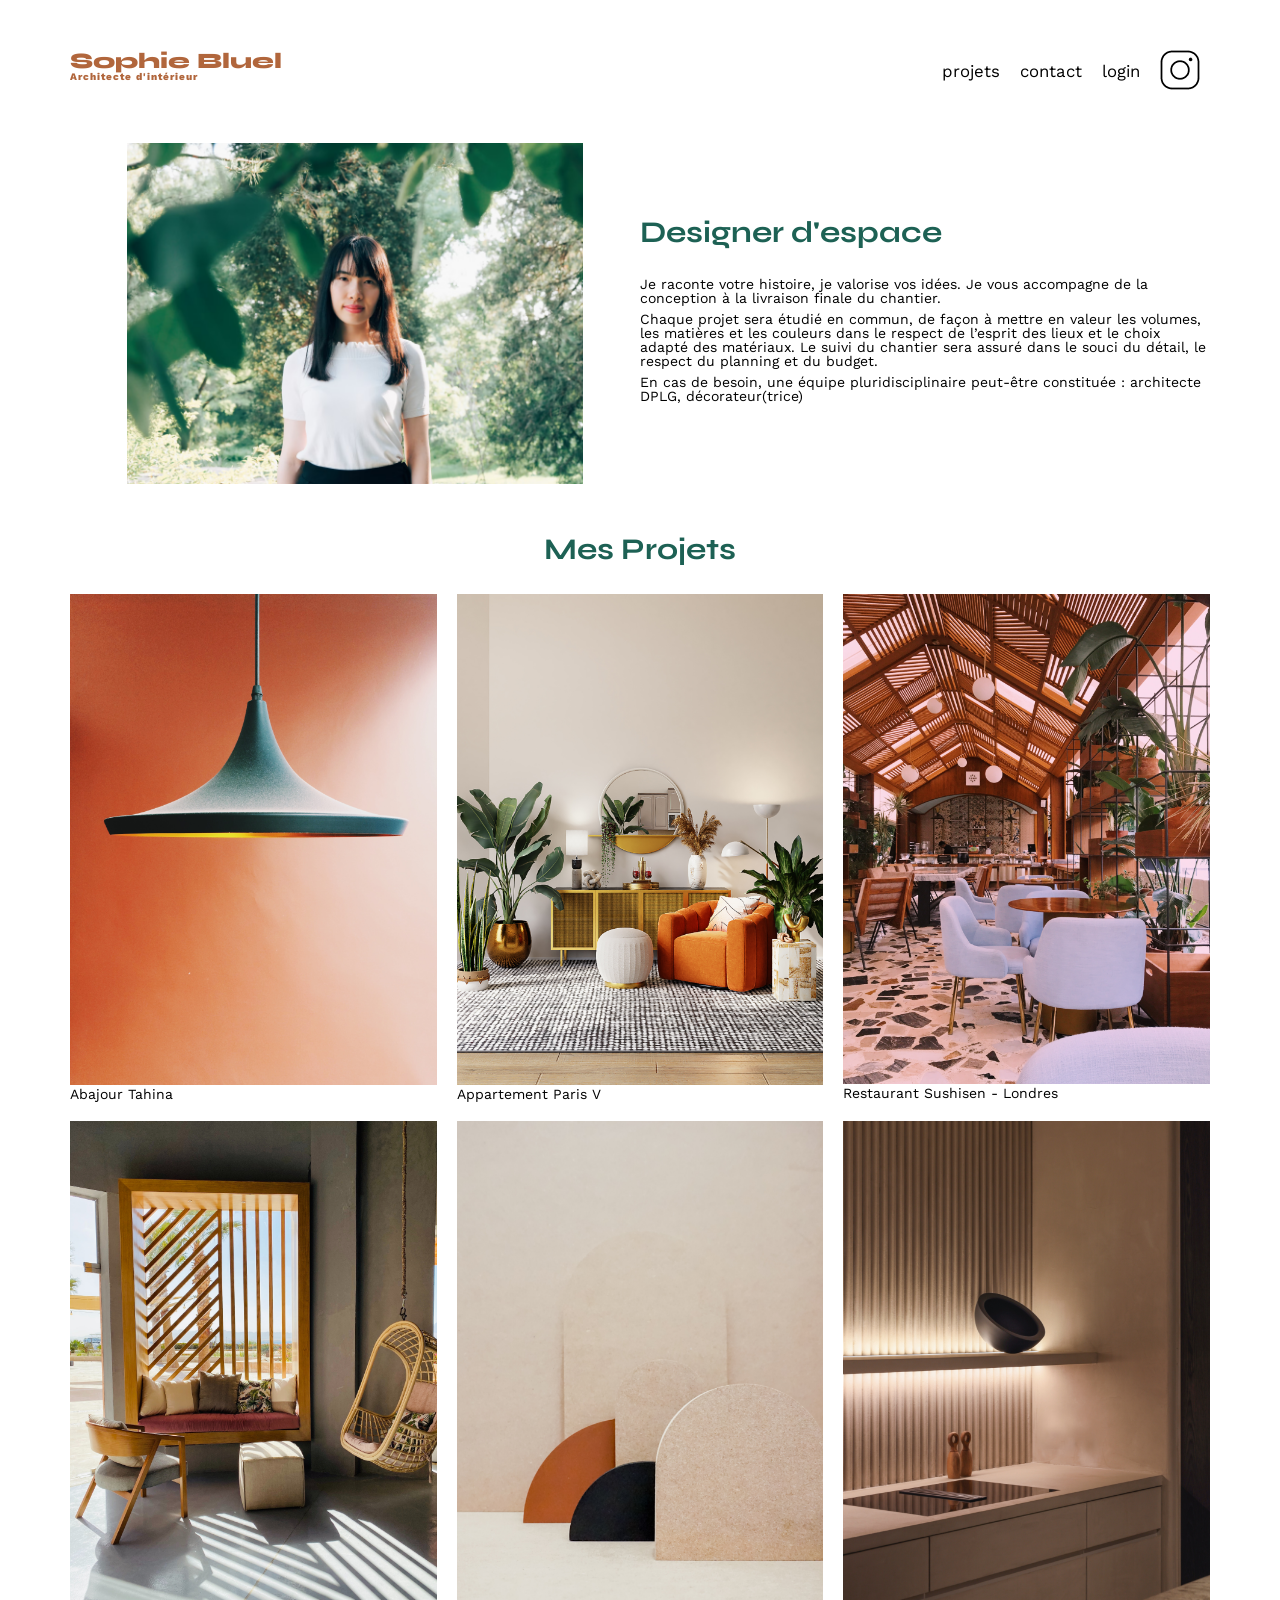
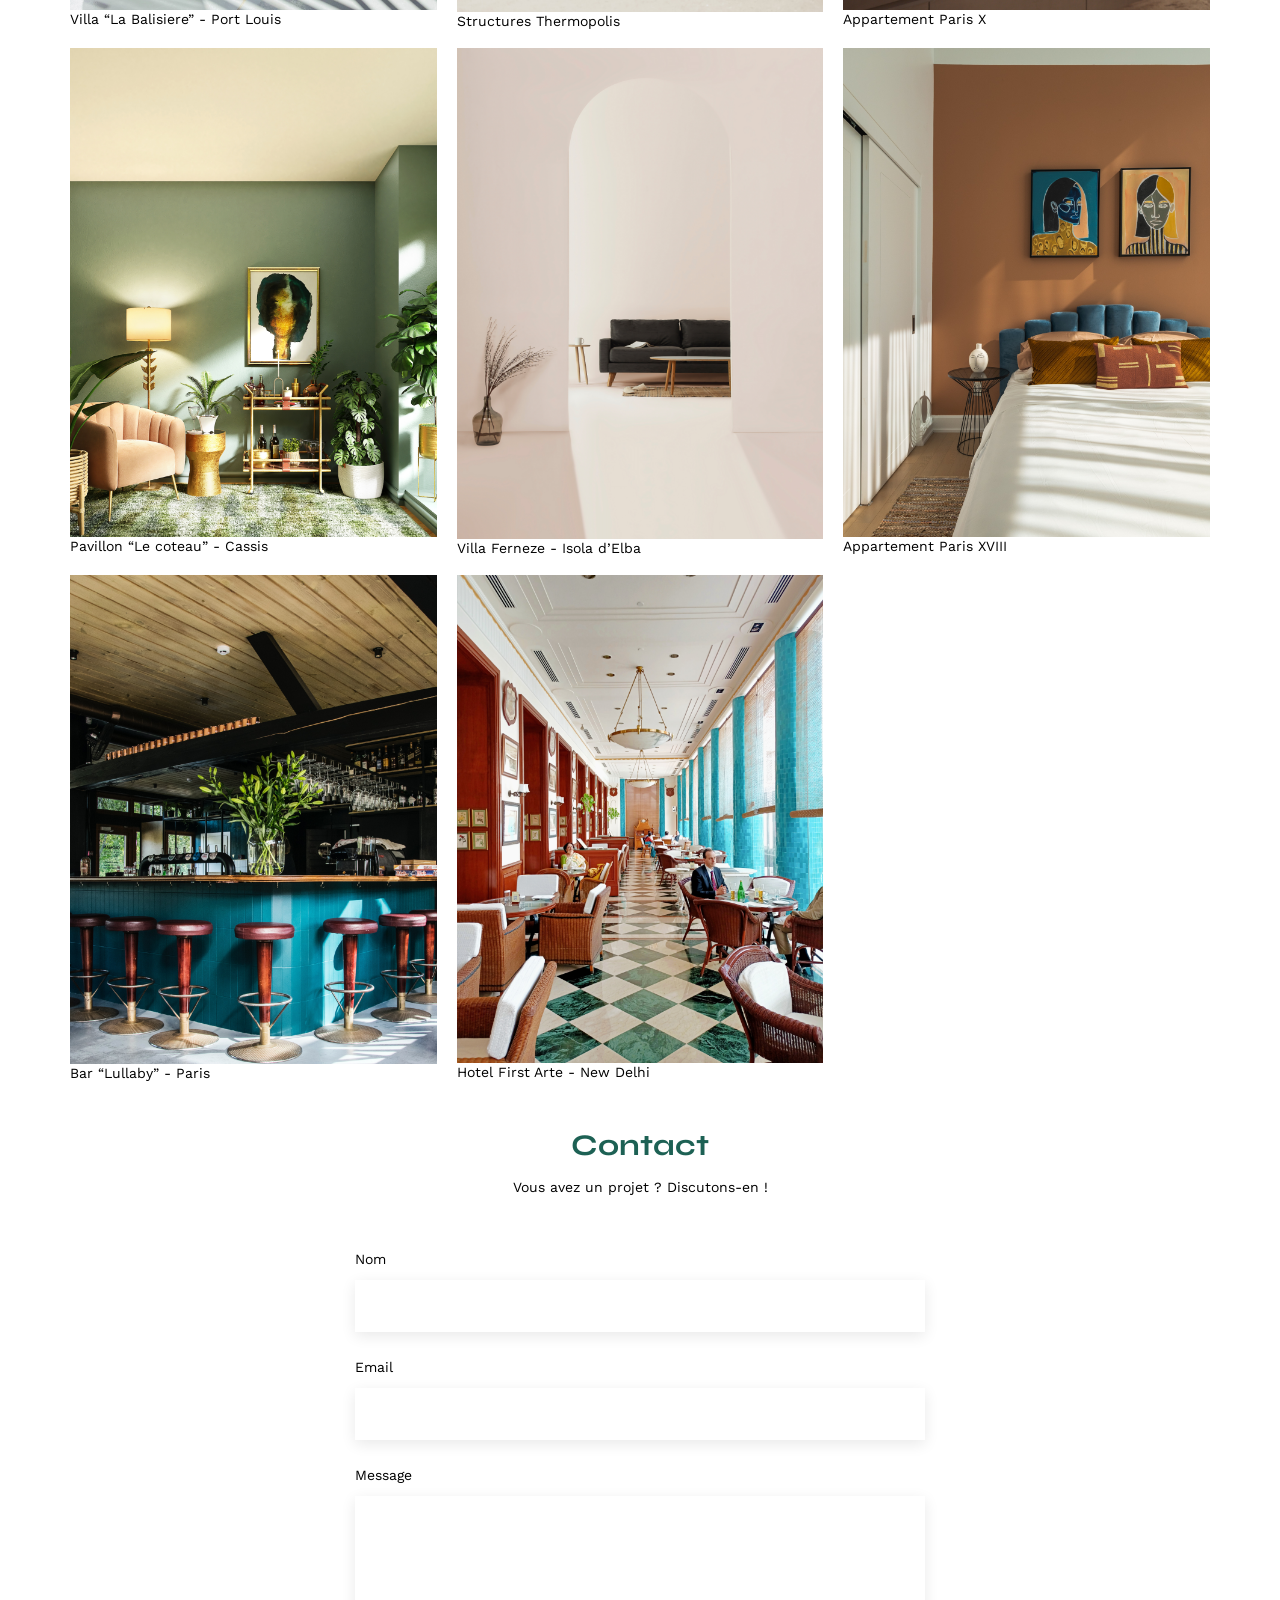
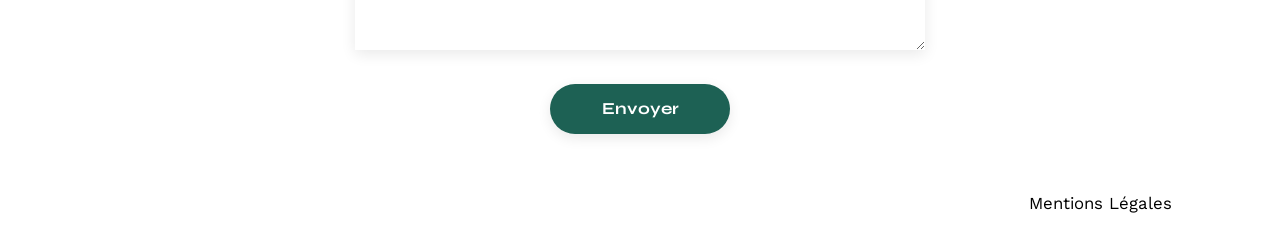
==== FrontEnd/index.html @ e5f3a568 "Premier commit" ====
<!DOCTYPE html>
<html lang="fr">
<head>
	<meta charset="UTF-8">
	<title>Sophie Bluel - Architecte d'intérieur</title>
	<meta name="viewport" content="width=device-width, initial-scale=1.0">
	<link rel="preconnect" href="https://fonts.googleapis.com">
	<link rel="preconnect" href="https://fonts.gstatic.com" crossorigin>
	<link href="https://fonts.googleapis.com/css2?family=Syne:wght@700;800&family=Work+Sans&display=swap" rel="stylesheet">
	<meta name="description" content="">
	<link rel="stylesheet" href="./assets/style.css">
</head>
<body>
<header>
	<h1>Sophie Bluel <span>Architecte d'intérieur</span></h1>
	<nav>
		<ul>
			<li>projets</li>
			<li>contact</li>
			<li>login</li>
			<li><img src="./assets/icons/instagram.png" alt="Instagram"></li>
		</ul>
	</nav>
</header>
<main>
	<section id="introduction">
		<figure>
			<img src="./assets/images/sophie-bluel.png" alt="">
		</figure>
		<article>
			<h2>Designer d'espace</h2>
			<p>Je raconte votre histoire, je valorise vos idées. Je vous accompagne de la conception à la livraison finale du chantier.</p>
			<p>Chaque projet sera étudié en commun, de façon à mettre en valeur les volumes, les matières et les couleurs dans le respect de l’esprit des lieux et le choix adapté des matériaux. Le suivi du chantier sera assuré dans le souci du détail, le respect du planning et du budget.</p>
			<p>En cas de besoin, une équipe pluridisciplinaire peut-être constituée : architecte DPLG, décorateur(trice)</p>
		</article>
	</section>
	<section id="portfolio">
		<h2>Mes Projets</h2>
		<div class="gallery">
			<figure>
				<img src="assets/images/abajour-tahina.png" alt="Abajour Tahina">
				<figcaption>Abajour Tahina</figcaption>
			</figure>
			<figure>
				<img src="assets/images/appartement-paris-v.png" alt="Appartement Paris V">
				<figcaption>Appartement Paris V</figcaption>
			</figure>
			<figure>
				<img src="assets/images/restaurant-sushisen-londres.png" alt="Restaurant Sushisen - Londres">
				<figcaption>Restaurant Sushisen - Londres</figcaption>
			</figure>
			<figure>
				<img src="assets/images/la-balisiere.png" alt="Villa “La Balisiere” - Port Louis">
				<figcaption>Villa “La Balisiere” - Port Louis</figcaption>
			</figure>
			<figure>
				<img src="assets/images/structures-thermopolis.png" alt="Structures Thermopolis">
				<figcaption>Structures Thermopolis</figcaption>
			</figure>
			<figure>
				<img src="assets/images/appartement-paris-x.png" alt="Appartement Paris X">
				<figcaption>Appartement Paris X</figcaption>
			</figure>
			<figure>
				<img src="assets/images/le-coteau-cassis.png" alt="Pavillon “Le coteau” - Cassis">
				<figcaption>Pavillon “Le coteau” - Cassis</figcaption>
			</figure>
			<figure>
				<img src="assets/images/villa-ferneze.png" alt="Villa Ferneze - Isola d’Elba">
				<figcaption>Villa Ferneze - Isola d’Elba</figcaption>
			</figure>
			<figure>
				<img src="assets/images/appartement-paris-xviii.png" alt="Appartement Paris XVIII">
				<figcaption>Appartement Paris XVIII</figcaption>
			</figure>
			<figure>
				<img src="assets/images/bar-lullaby-paris.png" alt="Bar “Lullaby” - Paris">
				<figcaption>Bar “Lullaby” - Paris</figcaption>
			</figure>
			<figure>
				<img src="assets/images/hotel-first-arte-new-delhi.png" alt="Hotel First Arte - New Delhi">
				<figcaption>Hotel First Arte - New Delhi</figcaption>
			</figure>
		</div>
	</section>
	<section id="contact">
		<h2>Contact</h2>
		<p>Vous avez un projet ? Discutons-en !</p>
		<form action="#" method="post">
			<label for="name">Nom</label>
			<input type="text" name="name" id="name">
			<label for="email">Email</label>
			<input type="email" name="email" id="email">
			<label for="message">Message</label>
			<textarea name="message" id="message" cols="30" rows="10"></textarea>
			<input type="submit" value="Envoyer">
		</form>
	</section>
</main>

<footer>
	<nav>
		<ul>
			<li>Mentions Légales</li>
		</ul>
	</nav>
</footer>
</body>
</html>
---- FrontEnd/assets/style.css ----
/* http://meyerweb.com/eric/tools/css/reset/
   v2.0 | 20110126
   License: none (public domain)
*/

html, body, div, span, applet, object, iframe,
h1, h2, h3, h4, h5, h6, p, blockquote, pre,
a, abbr, acronym, address, big, cite, code,
del, dfn, em, img, ins, kbd, q, s, samp,
small, strike, strong, sub, sup, tt, var,
b, u, i, center,
dl, dt, dd, ol, ul, li,
fieldset, form, label, legend,
table, caption, tbody, tfoot, thead, tr, th, td,
article, aside, canvas, details, embed,
figure, figcaption, footer, header, hgroup,
menu, nav, output, ruby, section, summary,
time, mark, audio, video {
	margin: 0;
	padding: 0;
	border: 0;
	font-size: 100%;
	font: inherit;
	vertical-align: baseline;
}
/* HTML5 display-role reset for older browsers */
article, aside, details, figcaption, figure,
footer, header, hgroup, menu, nav, section {
	display: block;
}
body {
	line-height: 1;
}
ol, ul {
	list-style: none;
}
blockquote, q {
	quotes: none;
}
blockquote:before, blockquote:after,
q:before, q:after {
	content: '';
	content: none;
}
table {
	border-collapse: collapse;
	border-spacing: 0;
}
/** end reset css**/
body {
	max-width: 1140px;
	margin:auto;
	font-family: 'Work Sans' ;
	font-size: 14px;
}
header {
	display: flex;
	justify-content: space-between;
	margin: 50px 0
}
section {
	margin: 50px 0
}

h1{
	display: flex;
	flex-direction: column;
	font-family: 'Syne';
	font-size: 22px;
	font-weight: 800;
	color: #B1663C
}

h1 > span {
	font-family: 'Work Sans';
	font-size:10px;
	letter-spacing: 0.1em;
;
}

h2{
	font-family: 'Syne';
	font-weight: 700;
	font-size: 30px;
	color: #1D6154
}
nav ul {
	display: flex;
	align-items: center;
	list-style-type: none;

}
nav li {
	padding: 0 10px;
	font-size: 1.2em;
}

li:hover {
	color: #B1663C;
}
#introduction {
	display: flex;
	align-items: center;
}
#introduction figure {
	flex: 1
}
#introduction img {
	display: block;
	margin: auto;
	width: 80%;
}

#introduction article {
	flex: 1
}
#introduction h2 {
	margin-bottom: 1em;
}

#introduction p {
	margin-bottom: 0.5em;
}
#portfolio h2 {
	text-align: center;
	margin-bottom: 1em;
}
.gallery {
	width: 100%;
	display: grid;
	grid-template-columns: 1fr 1fr 1fr;
	grid-column-gap: 20px;
	grid-row-gap: 20px;
}

.gallery img {
	width: 100%;

}
#contact {
	width: 50%;
margin: auto;
}
#contact > * {
	text-align: center;

}
#contact h2{
	margin-bottom: 20px;
}
#contact form {
	text-align: left;
	margin-top:30px;
	display: flex;
	flex-direction: column;
}

#contact input {
	height: 50px;
	font-size: 1.2em;
	border: none;
	box-shadow: 0px 4px 14px rgba(0, 0, 0, 0.09);
}
#contact label {
	margin: 2em 0 1em 0;
}
#contact textarea {
	border: none;
	box-shadow: 0px 4px 14px rgba(0, 0, 0, 0.09);
}

input[type="submit"]{
	font-family: 'Syne';
	font-weight: 700;
	color: white;
	background-color: #1D6154;
	margin : 2em auto ;
	width: 180px;
	text-align: center;
	border-radius: 60px ;
}

footer nav ul {
	display: flex;
	justify-content: flex-end;
	margin: 2em
}
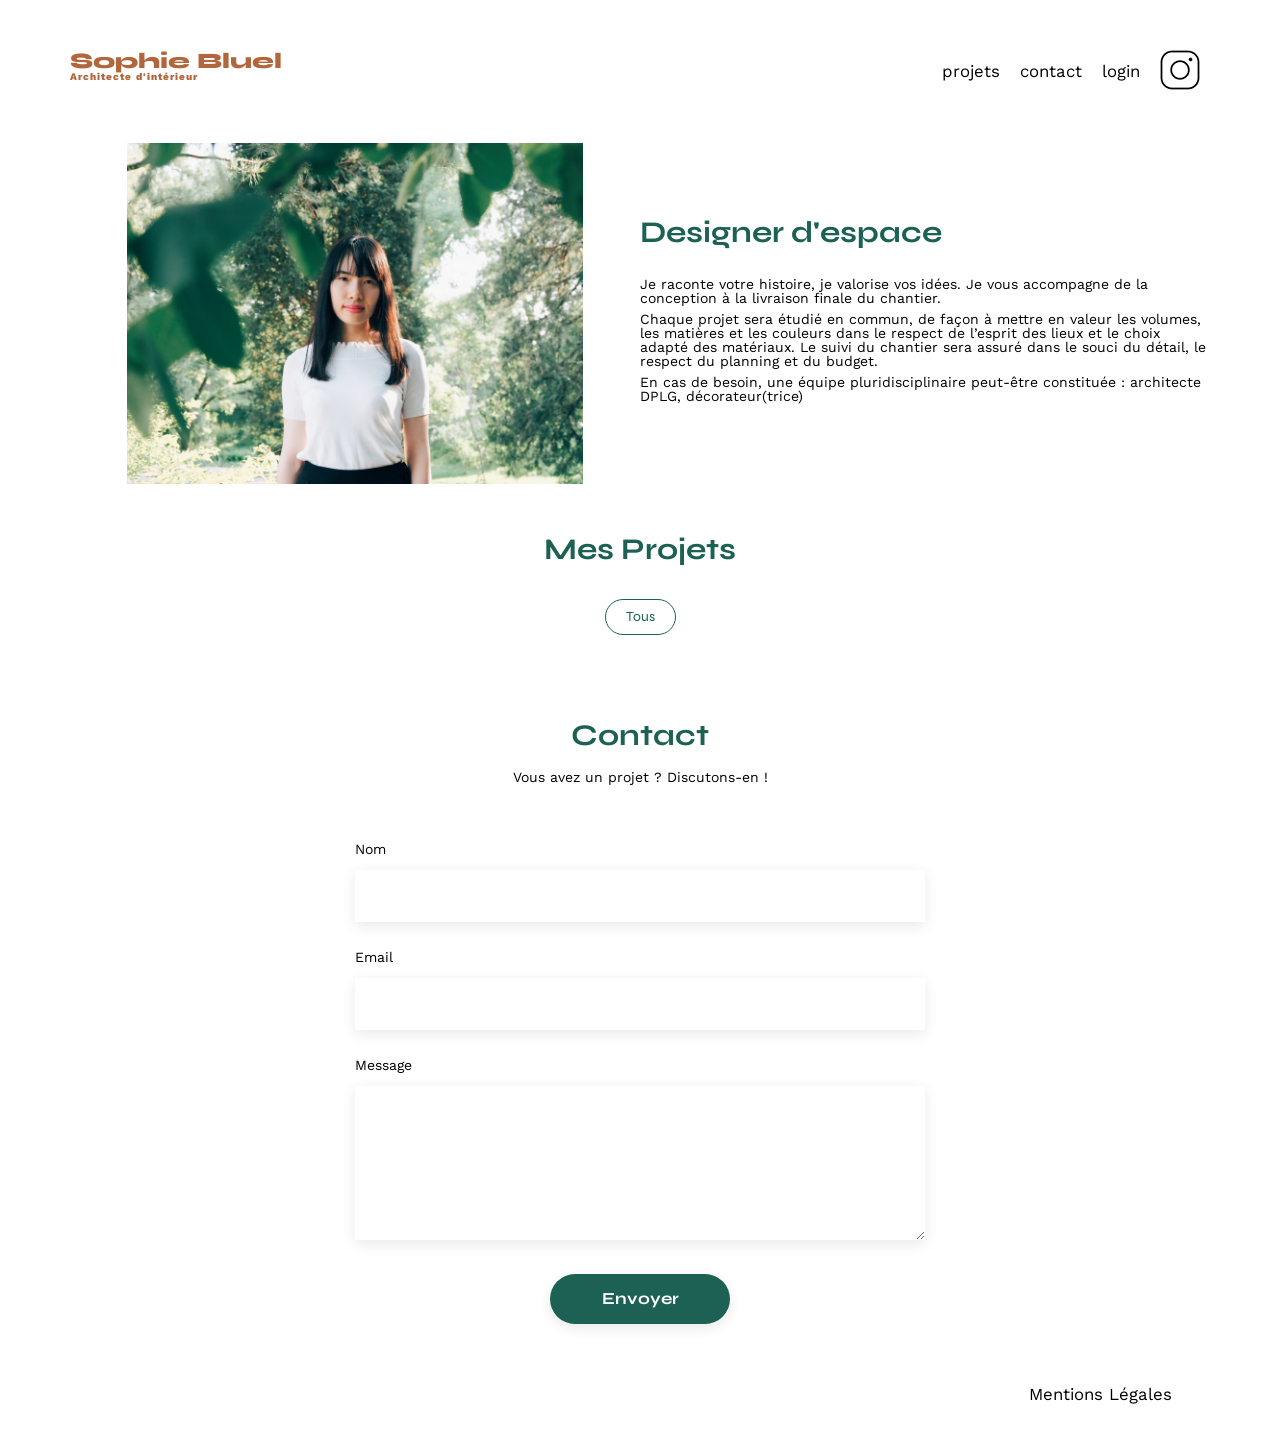
==== commit 831ba312: "Recup works + categories" ====
--- a/FrontEnd/index.html
+++ b/FrontEnd/index.html
@@ -1,109 +1,83 @@
 <!DOCTYPE html>
 <html lang="fr">
-<head>
-	<meta charset="UTF-8">
-	<title>Sophie Bluel - Architecte d'intérieur</title>
-	<meta name="viewport" content="width=device-width, initial-scale=1.0">
-	<link rel="preconnect" href="https://fonts.googleapis.com">
-	<link rel="preconnect" href="https://fonts.gstatic.com" crossorigin>
-	<link href="https://fonts.googleapis.com/css2?family=Syne:wght@700;800&family=Work+Sans&display=swap" rel="stylesheet">
-	<meta name="description" content="">
-	<link rel="stylesheet" href="./assets/style.css">
-</head>
-<body>
-<header>
-	<h1>Sophie Bluel <span>Architecte d'intérieur</span></h1>
-	<nav>
-		<ul>
-			<li>projets</li>
-			<li>contact</li>
-			<li>login</li>
-			<li><img src="./assets/icons/instagram.png" alt="Instagram"></li>
-		</ul>
-	</nav>
-</header>
-<main>
-	<section id="introduction">
-		<figure>
-			<img src="./assets/images/sophie-bluel.png" alt="">
-		</figure>
-		<article>
-			<h2>Designer d'espace</h2>
-			<p>Je raconte votre histoire, je valorise vos idées. Je vous accompagne de la conception à la livraison finale du chantier.</p>
-			<p>Chaque projet sera étudié en commun, de façon à mettre en valeur les volumes, les matières et les couleurs dans le respect de l’esprit des lieux et le choix adapté des matériaux. Le suivi du chantier sera assuré dans le souci du détail, le respect du planning et du budget.</p>
-			<p>En cas de besoin, une équipe pluridisciplinaire peut-être constituée : architecte DPLG, décorateur(trice)</p>
-		</article>
-	</section>
-	<section id="portfolio">
-		<h2>Mes Projets</h2>
-		<div class="gallery">
-			<figure>
-				<img src="assets/images/abajour-tahina.png" alt="Abajour Tahina">
-				<figcaption>Abajour Tahina</figcaption>
-			</figure>
-			<figure>
-				<img src="assets/images/appartement-paris-v.png" alt="Appartement Paris V">
-				<figcaption>Appartement Paris V</figcaption>
-			</figure>
-			<figure>
-				<img src="assets/images/restaurant-sushisen-londres.png" alt="Restaurant Sushisen - Londres">
-				<figcaption>Restaurant Sushisen - Londres</figcaption>
-			</figure>
-			<figure>
-				<img src="assets/images/la-balisiere.png" alt="Villa “La Balisiere” - Port Louis">
-				<figcaption>Villa “La Balisiere” - Port Louis</figcaption>
-			</figure>
-			<figure>
-				<img src="assets/images/structures-thermopolis.png" alt="Structures Thermopolis">
-				<figcaption>Structures Thermopolis</figcaption>
-			</figure>
-			<figure>
-				<img src="assets/images/appartement-paris-x.png" alt="Appartement Paris X">
-				<figcaption>Appartement Paris X</figcaption>
-			</figure>
-			<figure>
-				<img src="assets/images/le-coteau-cassis.png" alt="Pavillon “Le coteau” - Cassis">
-				<figcaption>Pavillon “Le coteau” - Cassis</figcaption>
-			</figure>
-			<figure>
-				<img src="assets/images/villa-ferneze.png" alt="Villa Ferneze - Isola d’Elba">
-				<figcaption>Villa Ferneze - Isola d’Elba</figcaption>
-			</figure>
-			<figure>
-				<img src="assets/images/appartement-paris-xviii.png" alt="Appartement Paris XVIII">
-				<figcaption>Appartement Paris XVIII</figcaption>
-			</figure>
-			<figure>
-				<img src="assets/images/bar-lullaby-paris.png" alt="Bar “Lullaby” - Paris">
-				<figcaption>Bar “Lullaby” - Paris</figcaption>
-			</figure>
-			<figure>
-				<img src="assets/images/hotel-first-arte-new-delhi.png" alt="Hotel First Arte - New Delhi">
-				<figcaption>Hotel First Arte - New Delhi</figcaption>
-			</figure>
-		</div>
-	</section>
-	<section id="contact">
-		<h2>Contact</h2>
-		<p>Vous avez un projet ? Discutons-en !</p>
-		<form action="#" method="post">
-			<label for="name">Nom</label>
-			<input type="text" name="name" id="name">
-			<label for="email">Email</label>
-			<input type="email" name="email" id="email">
-			<label for="message">Message</label>
-			<textarea name="message" id="message" cols="30" rows="10"></textarea>
-			<input type="submit" value="Envoyer">
-		</form>
-	</section>
-</main>
+  <head>
+    <meta charset="UTF-8" />
+    <title>Sophie Bluel - Architecte d'intérieur</title>
+    <meta name="viewport" content="width=device-width, initial-scale=1.0" />
+    <link rel="preconnect" href="https://fonts.googleapis.com" />
+    <link rel="preconnect" href="https://fonts.gstatic.com" crossorigin />
+    <link
+      href="https://fonts.googleapis.com/css2?family=Syne:wght@700;800&family=Work+Sans&display=swap"
+      rel="stylesheet"
+    />
+    <meta name="description" content="" />
+    <link rel="stylesheet" href="./assets/style.css" />
+    <script src="/FrontEnd/js/app.js" defer></script>
+  </head>
+  <body>
+    <header>
+      <h1>Sophie Bluel <span>Architecte d'intérieur</span></h1>
+      <nav>
+        <ul>
+          <li>projets</li>
+          <li>contact</li>
+          <li>login</li>
+          <li><img src="./assets/icons/instagram.png" alt="Instagram" /></li>
+        </ul>
+      </nav>
+    </header>
+    <main>
+      <section id="introduction">
+        <figure>
+          <img src="./assets/images/sophie-bluel.png" alt="" />
+        </figure>
+        <article>
+          <h2>Designer d'espace</h2>
+          <p>
+            Je raconte votre histoire, je valorise vos idées. Je vous accompagne
+            de la conception à la livraison finale du chantier.
+          </p>
+          <p>
+            Chaque projet sera étudié en commun, de façon à mettre en valeur les
+            volumes, les matières et les couleurs dans le respect de l’esprit
+            des lieux et le choix adapté des matériaux. Le suivi du chantier
+            sera assuré dans le souci du détail, le respect du planning et du
+            budget.
+          </p>
+          <p>
+            En cas de besoin, une équipe pluridisciplinaire peut-être constituée
+            : architecte DPLG, décorateur(trice)
+          </p>
+        </article>
+      </section>
+      <section id="portfolio">
+        <h2>Mes Projets</h2>
+        <div class="filtres">
+          <div>Tous</div>
+        </div>
+        <div class="gallery"></div>
+      </section>
+      <section id="contact">
+        <h2>Contact</h2>
+        <p>Vous avez un projet ? Discutons-en !</p>
+        <form action="#" method="post">
+          <label for="name">Nom</label>
+          <input type="text" name="name" id="name" />
+          <label for="email">Email</label>
+          <input type="email" name="email" id="email" />
+          <label for="message">Message</label>
+          <textarea name="message" id="message" cols="30" rows="10"></textarea>
+          <input type="submit" value="Envoyer" />
+        </form>
+      </section>
+    </main>
 
-<footer>
-	<nav>
-		<ul>
-			<li>Mentions Légales</li>
-		</ul>
-	</nav>
-</footer>
-</body>
+    <footer>
+      <nav>
+        <ul>
+          <li>Mentions Légales</li>
+        </ul>
+      </nav>
+    </footer>
+  </body>
 </html>
--- a/FrontEnd/assets/style.css
+++ b/FrontEnd/assets/style.css
@@ -3,186 +3,285 @@
    License: none (public domain)
 */
 
-html, body, div, span, applet, object, iframe,
-h1, h2, h3, h4, h5, h6, p, blockquote, pre,
-a, abbr, acronym, address, big, cite, code,
-del, dfn, em, img, ins, kbd, q, s, samp,
-small, strike, strong, sub, sup, tt, var,
-b, u, i, center,
-dl, dt, dd, ol, ul, li,
-fieldset, form, label, legend,
-table, caption, tbody, tfoot, thead, tr, th, td,
-article, aside, canvas, details, embed,
-figure, figcaption, footer, header, hgroup,
-menu, nav, output, ruby, section, summary,
-time, mark, audio, video {
-	margin: 0;
-	padding: 0;
-	border: 0;
-	font-size: 100%;
-	font: inherit;
-	vertical-align: baseline;
+html,
+body,
+div,
+span,
+applet,
+object,
+iframe,
+h1,
+h2,
+h3,
+h4,
+h5,
+h6,
+p,
+blockquote,
+pre,
+a,
+abbr,
+acronym,
+address,
+big,
+cite,
+code,
+del,
+dfn,
+em,
+img,
+ins,
+kbd,
+q,
+s,
+samp,
+small,
+strike,
+strong,
+sub,
+sup,
+tt,
+var,
+b,
+u,
+i,
+center,
+dl,
+dt,
+dd,
+ol,
+ul,
+li,
+fieldset,
+form,
+label,
+legend,
+table,
+caption,
+tbody,
+tfoot,
+thead,
+tr,
+th,
+td,
+article,
+aside,
+canvas,
+details,
+embed,
+figure,
+figcaption,
+footer,
+header,
+hgroup,
+menu,
+nav,
+output,
+ruby,
+section,
+summary,
+time,
+mark,
+audio,
+video {
+  margin: 0;
+  padding: 0;
+  border: 0;
+  font-size: 100%;
+  font: inherit;
+  vertical-align: baseline;
 }
 /* HTML5 display-role reset for older browsers */
-article, aside, details, figcaption, figure,
-footer, header, hgroup, menu, nav, section {
-	display: block;
+article,
+aside,
+details,
+figcaption,
+figure,
+footer,
+header,
+hgroup,
+menu,
+nav,
+section {
+  display: block;
 }
 body {
-	line-height: 1;
-}
-ol, ul {
-	list-style: none;
-}
-blockquote, q {
-	quotes: none;
-}
-blockquote:before, blockquote:after,
-q:before, q:after {
-	content: '';
-	content: none;
+  line-height: 1;
+}
+ol,
+ul {
+  list-style: none;
+}
+blockquote,
+q {
+  quotes: none;
+}
+blockquote:before,
+blockquote:after,
+q:before,
+q:after {
+  content: "";
+  content: none;
 }
 table {
-	border-collapse: collapse;
-	border-spacing: 0;
+  border-collapse: collapse;
+  border-spacing: 0;
 }
 /** end reset css**/
 body {
-	max-width: 1140px;
-	margin:auto;
-	font-family: 'Work Sans' ;
-	font-size: 14px;
+  max-width: 1140px;
+  margin: auto;
+  font-family: "Work Sans";
+  font-size: 14px;
 }
 header {
-	display: flex;
-	justify-content: space-between;
-	margin: 50px 0
+  display: flex;
+  justify-content: space-between;
+  margin: 50px 0;
 }
 section {
-	margin: 50px 0
-}
-
-h1{
-	display: flex;
-	flex-direction: column;
-	font-family: 'Syne';
-	font-size: 22px;
-	font-weight: 800;
-	color: #B1663C
+  margin: 50px 0;
+}
+
+h1 {
+  display: flex;
+  flex-direction: column;
+  font-family: "Syne";
+  font-size: 22px;
+  font-weight: 800;
+  color: #b1663c;
 }
 
 h1 > span {
-	font-family: 'Work Sans';
-	font-size:10px;
-	letter-spacing: 0.1em;
-;
-}
-
-h2{
-	font-family: 'Syne';
-	font-weight: 700;
-	font-size: 30px;
-	color: #1D6154
+  font-family: "Work Sans";
+  font-size: 10px;
+  letter-spacing: 0.1em;
+}
+
+h2 {
+  font-family: "Syne";
+  font-weight: 700;
+  font-size: 30px;
+  color: #1d6154;
 }
 nav ul {
-	display: flex;
-	align-items: center;
-	list-style-type: none;
-
+  display: flex;
+  align-items: center;
+  list-style-type: none;
 }
 nav li {
-	padding: 0 10px;
-	font-size: 1.2em;
+  padding: 0 10px;
+  font-size: 1.2em;
 }
 
 li:hover {
-	color: #B1663C;
+  color: #b1663c;
 }
 #introduction {
-	display: flex;
-	align-items: center;
+  display: flex;
+  align-items: center;
 }
 #introduction figure {
-	flex: 1
+  flex: 1;
 }
 #introduction img {
-	display: block;
-	margin: auto;
-	width: 80%;
+  display: block;
+  margin: auto;
+  width: 80%;
 }
 
 #introduction article {
-	flex: 1
+  flex: 1;
 }
 #introduction h2 {
-	margin-bottom: 1em;
+  margin-bottom: 1em;
 }
 
 #introduction p {
-	margin-bottom: 0.5em;
+  margin-bottom: 0.5em;
 }
 #portfolio h2 {
-	text-align: center;
-	margin-bottom: 1em;
-}
+  text-align: center;
+  margin-bottom: 1em;
+}
+
+.filtres {
+  min-width: 550px;
+  width: 50%;
+  display: flex;
+  justify-content: space-evenly;
+  margin: 35px auto;
+}
+
+.filtres > * {
+  padding: 10px 20px;
+  border: 1px solid #1d6154;
+  border-radius: 25px;
+  font-family: "syne";
+  color: #1d6154;
+  cursor: pointer;
+}
+
+.filtres > *:hover {
+  background-color: #1d6154;
+  color: white;
+}
+
 .gallery {
-	width: 100%;
-	display: grid;
-	grid-template-columns: 1fr 1fr 1fr;
-	grid-column-gap: 20px;
-	grid-row-gap: 20px;
+  width: 100%;
+  display: grid;
+  grid-template-columns: 1fr 1fr 1fr;
+  grid-column-gap: 20px;
+  grid-row-gap: 20px;
 }
 
 .gallery img {
-	width: 100%;
-
+  width: 100%;
 }
 #contact {
-	width: 50%;
-margin: auto;
+  width: 50%;
+  margin: auto;
 }
 #contact > * {
-	text-align: center;
-
-}
-#contact h2{
-	margin-bottom: 20px;
+  text-align: center;
+}
+#contact h2 {
+  margin-bottom: 20px;
 }
 #contact form {
-	text-align: left;
-	margin-top:30px;
-	display: flex;
-	flex-direction: column;
+  text-align: left;
+  margin-top: 30px;
+  display: flex;
+  flex-direction: column;
 }
 
 #contact input {
-	height: 50px;
-	font-size: 1.2em;
-	border: none;
-	box-shadow: 0px 4px 14px rgba(0, 0, 0, 0.09);
+  height: 50px;
+  font-size: 1.2em;
+  border: none;
+  box-shadow: 0px 4px 14px rgba(0, 0, 0, 0.09);
 }
 #contact label {
-	margin: 2em 0 1em 0;
+  margin: 2em 0 1em 0;
 }
 #contact textarea {
-	border: none;
-	box-shadow: 0px 4px 14px rgba(0, 0, 0, 0.09);
-}
-
-input[type="submit"]{
-	font-family: 'Syne';
-	font-weight: 700;
-	color: white;
-	background-color: #1D6154;
-	margin : 2em auto ;
-	width: 180px;
-	text-align: center;
-	border-radius: 60px ;
+  border: none;
+  box-shadow: 0px 4px 14px rgba(0, 0, 0, 0.09);
+}
+
+input[type="submit"] {
+  font-family: "Syne";
+  font-weight: 700;
+  color: white;
+  background-color: #1d6154;
+  margin: 2em auto;
+  width: 180px;
+  text-align: center;
+  border-radius: 60px;
 }
 
 footer nav ul {
-	display: flex;
-	justify-content: flex-end;
-	margin: 2em
-}
-
+  display: flex;
+  justify-content: flex-end;
+  margin: 2em;
+}
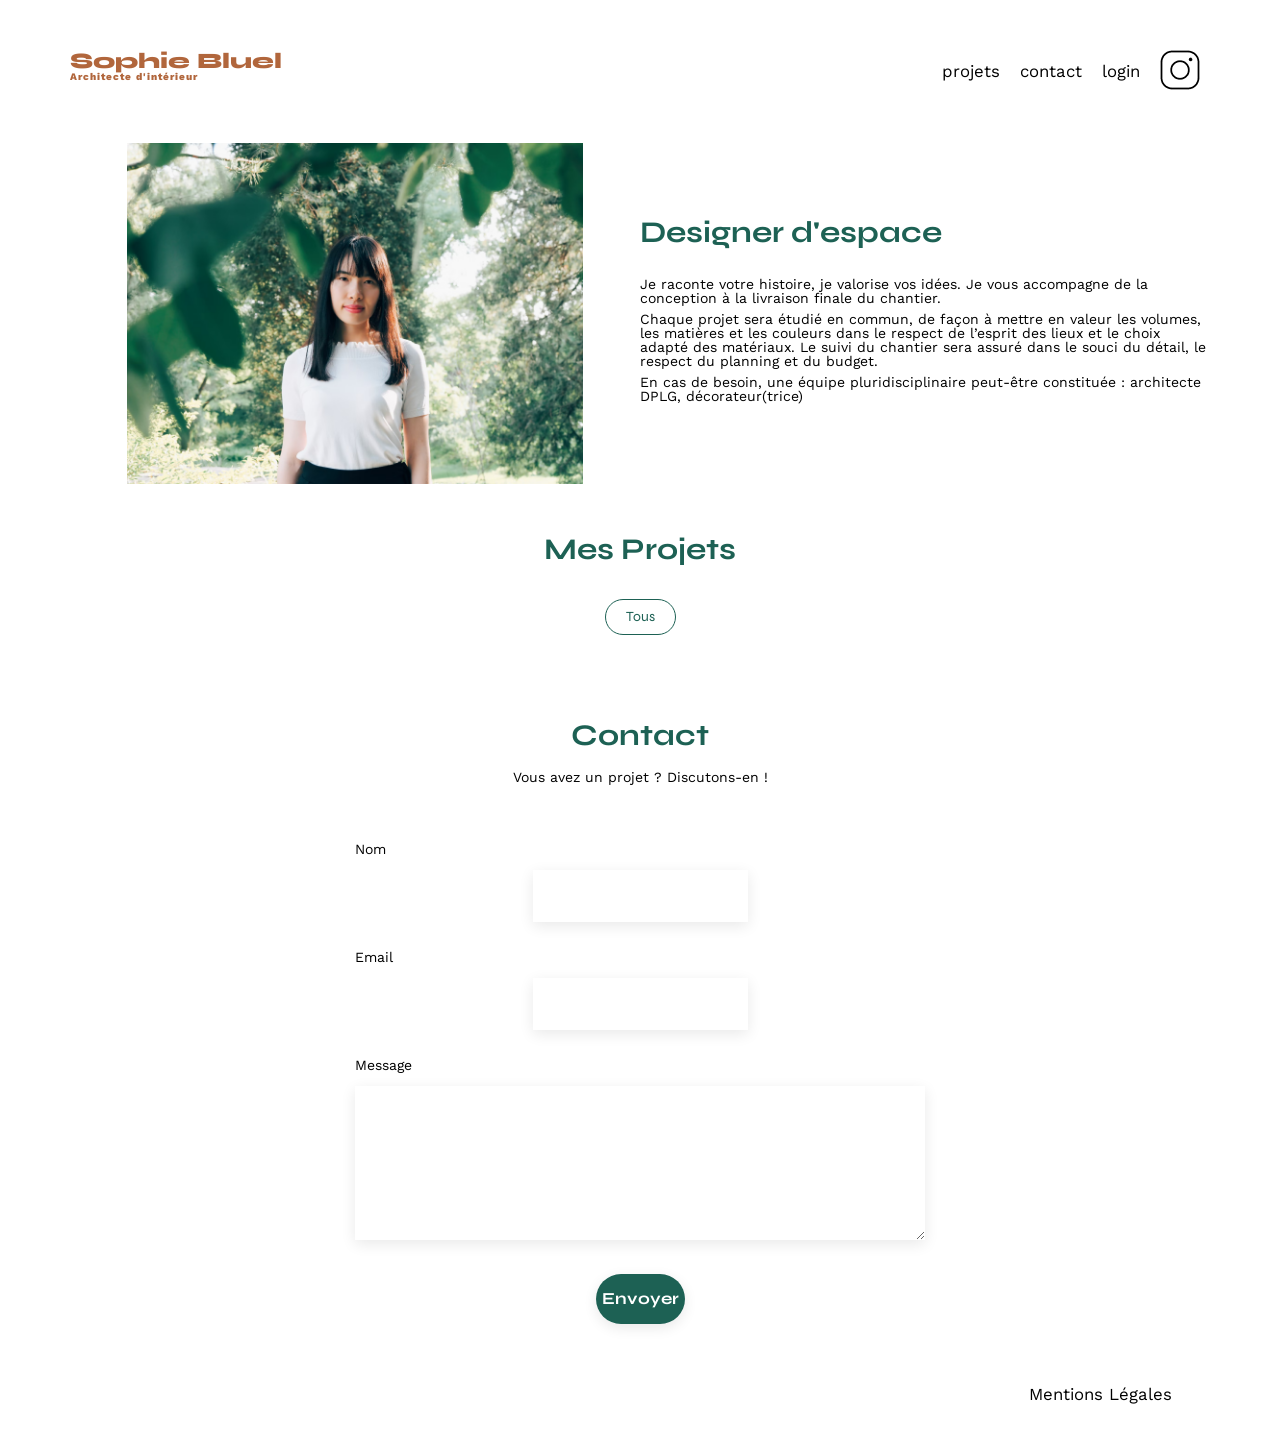
==== commit 1eb210aa: "css et html login page" ====
--- a/FrontEnd/index.html
+++ b/FrontEnd/index.html
@@ -21,7 +21,7 @@
         <ul>
           <li>projets</li>
           <li>contact</li>
-          <li>login</li>
+          <li><a href="login.html">login</a></li>
           <li><img src="./assets/icons/instagram.png" alt="Instagram" /></li>
         </ul>
       </nav>
@@ -53,7 +53,7 @@
       <section id="portfolio">
         <h2>Mes Projets</h2>
         <div class="filtres">
-          <div>Tous</div>
+          <div class="tous">Tous</div>
         </div>
         <div class="gallery"></div>
       </section>
--- a/FrontEnd/assets/style.css
+++ b/FrontEnd/assets/style.css
@@ -177,6 +177,20 @@
 li:hover {
   color: #b1663c;
 }
+
+li a {
+  text-decoration: none;
+  color: black;
+}
+
+li a:hover {
+  color: #b1663c;
+}
+
+.login {
+  font-weight: bold;
+}
+
 #introduction {
   display: flex;
   align-items: center;
@@ -275,7 +289,6 @@
   color: white;
   background-color: #1d6154;
   margin: 2em auto;
-  width: 180px;
   text-align: center;
   border-radius: 60px;
 }
@@ -285,3 +298,58 @@
   justify-content: flex-end;
   margin: 2em;
 }
+
+#login {
+  width: 50%;
+  margin: auto;
+  margin-top: 200px;
+  margin-bottom: 600px;
+}
+#login > * {
+  text-align: center;
+}
+#login h2 {
+  margin-bottom: 20px;
+}
+#login form {
+  text-align: left;
+  margin-top: 30px;
+  display: flex;
+  flex-direction: column;
+}
+
+#login input {
+  height: 51px;
+  font-size: 1.2em;
+  border: none;
+  box-shadow: 0px 4px 14px rgba(0, 0, 0, 0.09);
+  width: 379px;
+  padding: 0;
+}
+
+#login input[type="submit"] {
+  height: 36px;
+  font-size: 14px;
+  border: none;
+  box-shadow: 0px 4px 14px rgba(0, 0, 0, 0.09);
+  width: 179px;
+  padding: 0;
+}
+#login label {
+  margin: 2em 0 1em 7em;
+}
+#login textarea {
+  border: none;
+  box-shadow: 0px 4px 14px rgba(0, 0, 0, 0.09);
+}
+
+#name,
+#email {
+  margin: 0 auto;
+}
+
+#mdp {
+  text-decoration: underline;
+  font-size: 14px;
+  font-weight: 500;
+}
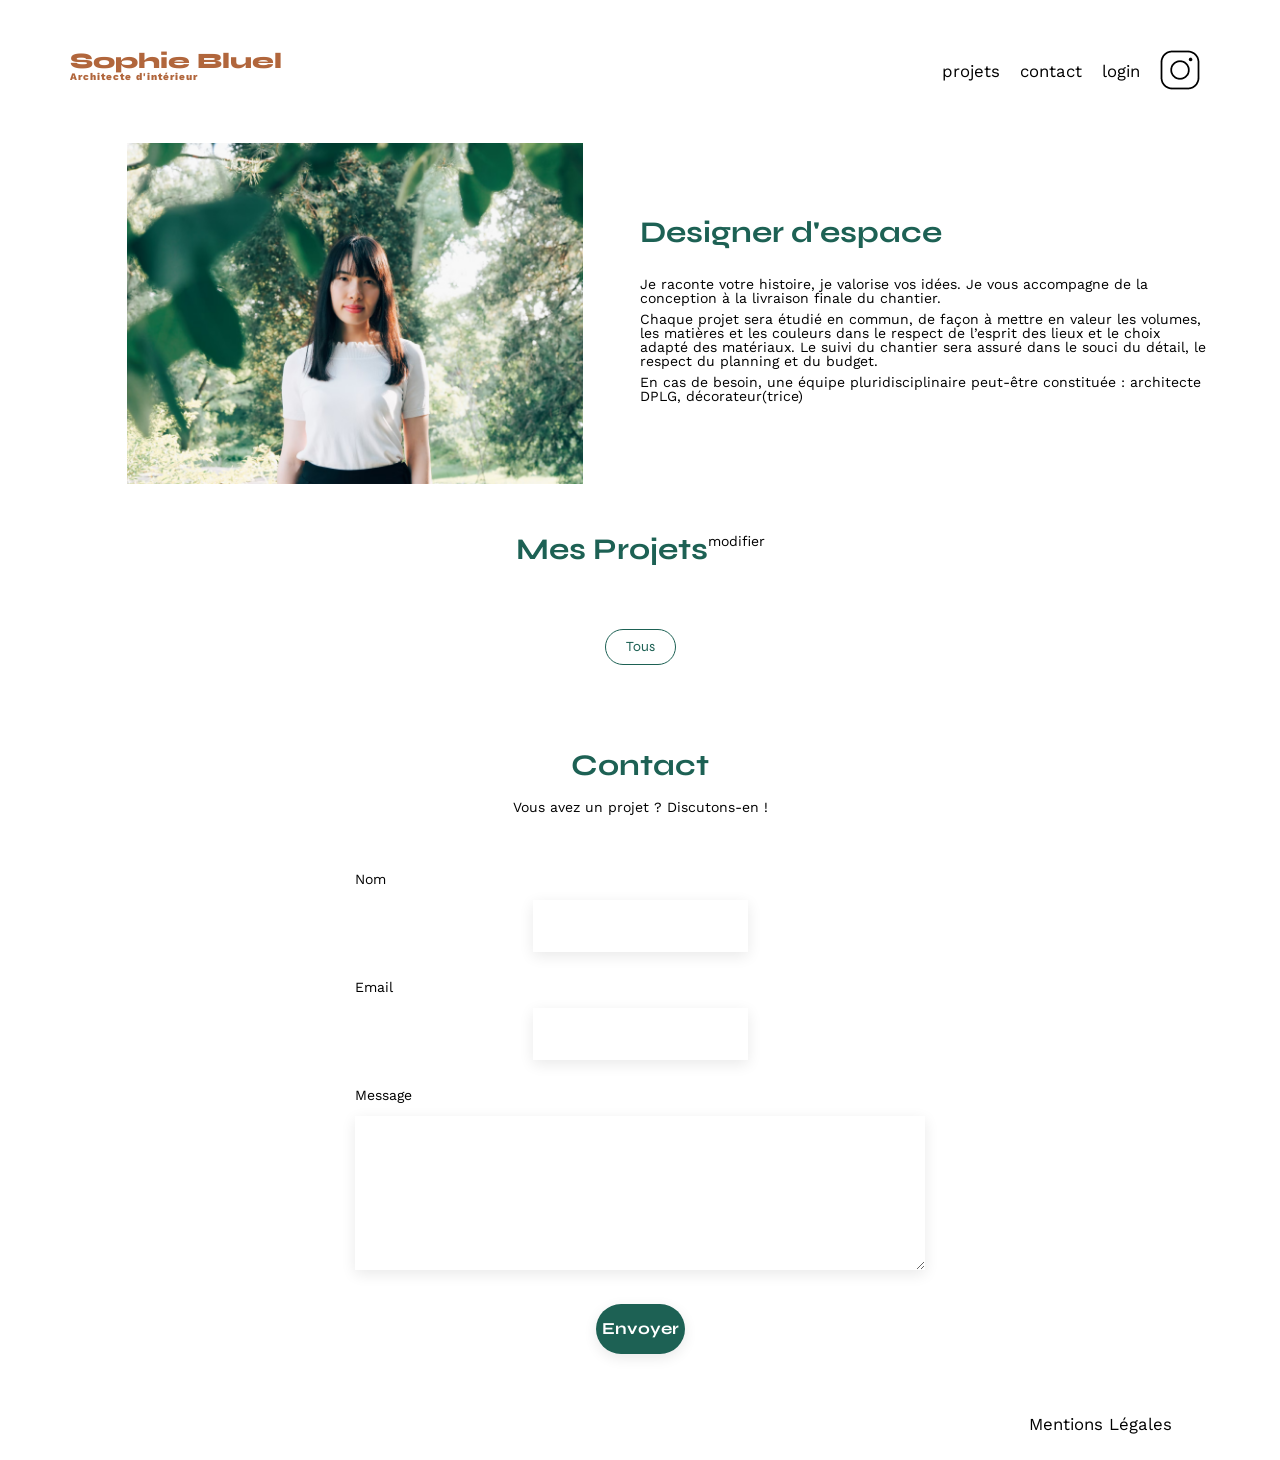
==== commit 9cec064a: "modal fetch add" ====
--- a/FrontEnd/index.html
+++ b/FrontEnd/index.html
@@ -21,7 +21,9 @@
         <ul>
           <li>projets</li>
           <li>contact</li>
-          <li><a href="login.html">login</a></li>
+          <li id="loginNav">
+            <a href="login.html">login</a>
+          </li>
           <li><img src="./assets/icons/instagram.png" alt="Instagram" /></li>
         </ul>
       </nav>
@@ -51,12 +53,24 @@
         </article>
       </section>
       <section id="portfolio">
-        <h2>Mes Projets</h2>
+        <div class="projetsLigne">
+          <h2>Mes Projets</h2>
+          <h4 id="modBtn">modifier</h4>
+        </div>
         <div class="filtres">
           <div class="tous">Tous</div>
         </div>
         <div class="gallery"></div>
       </section>
+      <div id="myModal" class="modal">
+        <!-- Modal content -->
+        <div class="modal-content">
+          <span class="close">&times;</span>
+          <p>Galerie photo</p>
+          <div class="gallerySmall"></div>
+          <input type="submit" value="Ajouter une photo" />
+        </div>
+      </div>
       <section id="contact">
         <h2>Contact</h2>
         <p>Vous avez un projet ? Discutons-en !</p>
--- a/FrontEnd/assets/style.css
+++ b/FrontEnd/assets/style.css
@@ -353,3 +353,113 @@
   font-size: 14px;
   font-weight: 500;
 }
+
+.erreurLogin {
+  padding-top: 15px;
+  color: red;
+}
+
+.editHead {
+  display: flex;
+  text-align: center;
+  justify-content: center;
+  height: 59px;
+  background-color: black;
+  width: 1440px;
+  margin-left: -150px;
+  align-items: center;
+  color: white;
+  font-size: 16px;
+  font-family: "work Sans";
+}
+
+.txtEdit {
+  padding-left: 10px;
+}
+
+header > a {
+  text-decoration: none;
+}
+
+.projetsLigne {
+  display: flex;
+  flex-direction: row;
+  justify-content: center;
+}
+
+.modal-content {
+  background-color: #fefefe;
+  margin: 15% auto; /* 15% from the top and centered */
+  padding: 20px;
+  border: 1px solid #888;
+  width: 630px; /* Could be more or less, depending on screen size */
+  height: 688px;
+  border-radius: 10px;
+}
+
+/* The Close Button */
+.close {
+  color: #aaa;
+  float: right;
+  font-size: 28px;
+  font-weight: bold;
+}
+
+.close:hover,
+.close:focus {
+  color: black;
+  text-decoration: none;
+  cursor: pointer;
+}
+
+.modal {
+  display: none; /* Hidden by default */
+  position: fixed; /* Stay in place */
+  z-index: 1; /* Sit on top */
+  left: 0;
+  top: 0;
+  width: 100%; /* Full width */
+  height: 100%; /* Full height */
+  overflow: auto; /* Enable scroll if needed */
+  background-color: rgb(0, 0, 0); /* Fallback color */
+  background-color: rgba(0, 0, 0, 0.4); /* Black w/ opacity */
+  margin-left: auto;
+  margin-right: auto;
+}
+
+#modBtn {
+  cursor: pointer;
+}
+
+.modal-content > input {
+  margin-top: 150px;
+  margin-left: 200px;
+  width: 237px;
+  height: 36px;
+}
+
+.modal-content > p {
+  text-align: center;
+}
+
+.gallerySmall {
+  width: 100%;
+  display: grid;
+  grid-template-columns: 76.86px 76.86px 76.86px 76.86px 76.86px;
+  column-gap: 8px;
+  row-gap: 15px;
+  padding-top: 50px;
+  padding-left: 100px;
+}
+
+.gallerySmall img {
+  width: 100%;
+  margin: auto;
+  align-items: center;
+}
+
+.modal-content > p {
+  font-size: 26px;
+  font-weight: 400;
+  padding-top: 50px;
+}
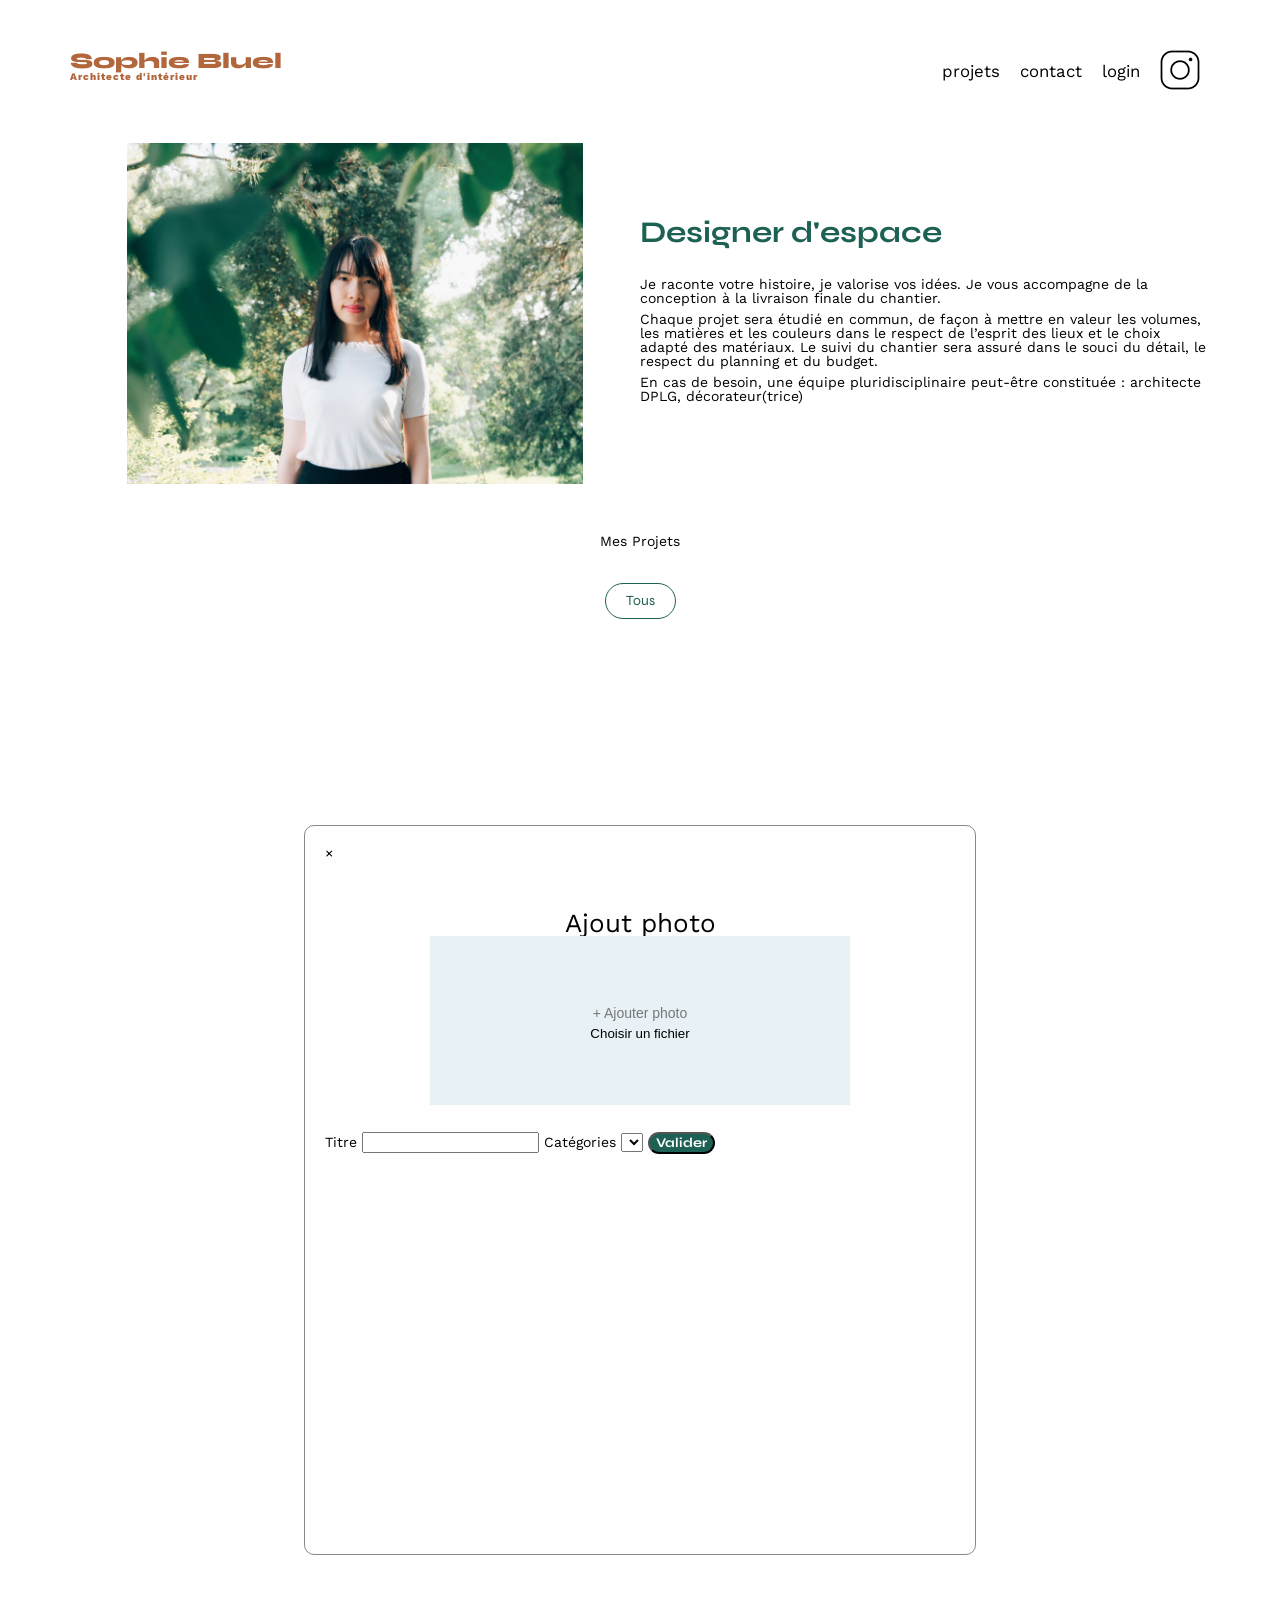
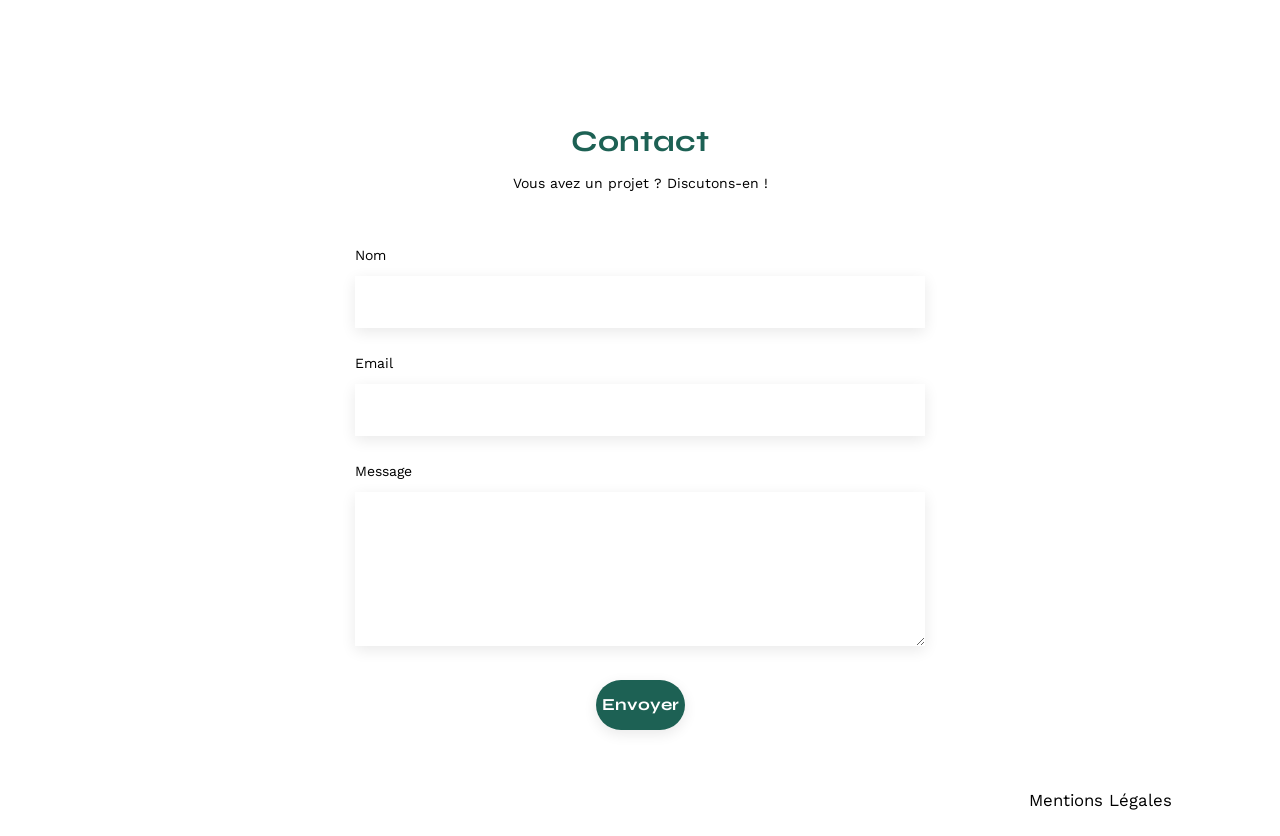
==== commit c6402dca: "Change of input name" ====
--- a/FrontEnd/index.html
+++ b/FrontEnd/index.html
@@ -13,6 +13,10 @@
     <meta name="description" content="" />
     <link rel="stylesheet" href="./assets/style.css" />
     <script src="/FrontEnd/js/app.js" defer></script>
+    <script
+      src="https://kit.fontawesome.com/ca71dbf907.js"
+      crossorigin="anonymous"
+    ></script>
   </head>
   <body>
     <header>
@@ -54,10 +58,13 @@
       </section>
       <section id="portfolio">
         <div class="projetsLigne">
-          <h2>Mes Projets</h2>
-          <h4 id="modBtn">modifier</h4>
+          <div class="mesProjets">Mes Projets</div>
+          <div id="modBtn" style="display: none">
+            <i class="fa-solid fa-pen-to-square"></i>
+            <div id="modif">modifier</div>
+          </div>
         </div>
-        <div class="filtres">
+        <div class="filtres" id="filtres" style="visibility: visible">
           <div class="tous">Tous</div>
         </div>
         <div class="gallery"></div>
@@ -68,7 +75,79 @@
           <span class="close">&times;</span>
           <p>Galerie photo</p>
           <div class="gallerySmall"></div>
-          <input type="submit" value="Ajouter une photo" />
+          <input type="submit" value="Ajouter une photo" id="add" />
+        </div>
+      </div>
+      <div id="myModal2" class="modal2">
+        <!-- Modal content -->
+        <div class="modal-content">
+          <span class="close2">&times;</span>
+          <p>Ajout photo</p>
+          <div id="ajoutPhoto">
+            <form action="#" method="post" id="uploadForm">
+              <div
+                id="uploadContainer"
+                style="
+                  position: relative;
+                  background-color: #e8f1f6;
+                  width: 420px;
+                  margin-left: auto;
+                  margin-right: auto;
+                "
+              >
+                <button
+                  id="buttonUpload"
+                  type="button"
+                  style="
+                    display: flex;
+                    flex-direction: column;
+                    align-items: center;
+                    justify-content: center;
+                    width: 420px;
+                    height: 169px;
+                    margin: auto;
+                    border-radius: 3px;
+                    border: none;
+                    background-color: #e8f1f6;
+                    gap: 5px;
+                  "
+                >
+                  <i
+                    class="fa-solid fa-image"
+                    style="font-size: 24px; color: #777"
+                  ></i>
+                  <p style="font-size: 14px; color: #777">+ Ajouter photo</p>
+                  <input
+                    id="uploadInput"
+                    type="file"
+                    accept=".jpg, .jpeg, .png;"
+                    style="display: none"
+                  />
+                  <div class="uploadBtn">Choisir un fichier</div>
+                </button>
+                <img
+                  id="previewImage"
+                  src=""
+                  alt="Aperçu de l'image"
+                  style="
+                    display: none;
+                    width: 420px;
+                    height: 169px;
+                    object-fit: contain;
+                    margin: auto;
+                    border-radius: 3px;
+                  "
+                />
+              </div>
+
+              <label for="title">Titre</label>
+              <input type="text" name="title" id="email" />
+
+              <label for="cat">Catégories</label>
+              <select id="cat" name="Catégories"></select>
+              <input type="submit" value="Valider" />
+            </form>
+          </div>
         </div>
       </div>
       <section id="contact">
@@ -76,12 +155,12 @@
         <p>Vous avez un projet ? Discutons-en !</p>
         <form action="#" method="post">
           <label for="name">Nom</label>
-          <input type="text" name="name" id="name" />
+          <input type="text" name="name" id="name2" />
           <label for="email">Email</label>
-          <input type="email" name="email" id="email" />
+          <input type="email" name="email" id="email2" />
           <label for="message">Message</label>
           <textarea name="message" id="message" cols="30" rows="10"></textarea>
-          <input type="submit" value="Envoyer" />
+          <input type="submit" value="Envoyer" id="envoyer" />
         </form>
       </section>
     </main>
@@ -95,3 +174,9 @@
     </footer>
   </body>
 </html>
+
+<!-- <figure>
+          
+  <div class="pic"><img src="assets/images/abajour-tahina.png" alt="Abajour Tahina"><i class="fa fa-heart fa-1x"></i></div>
+
+</figure> -->
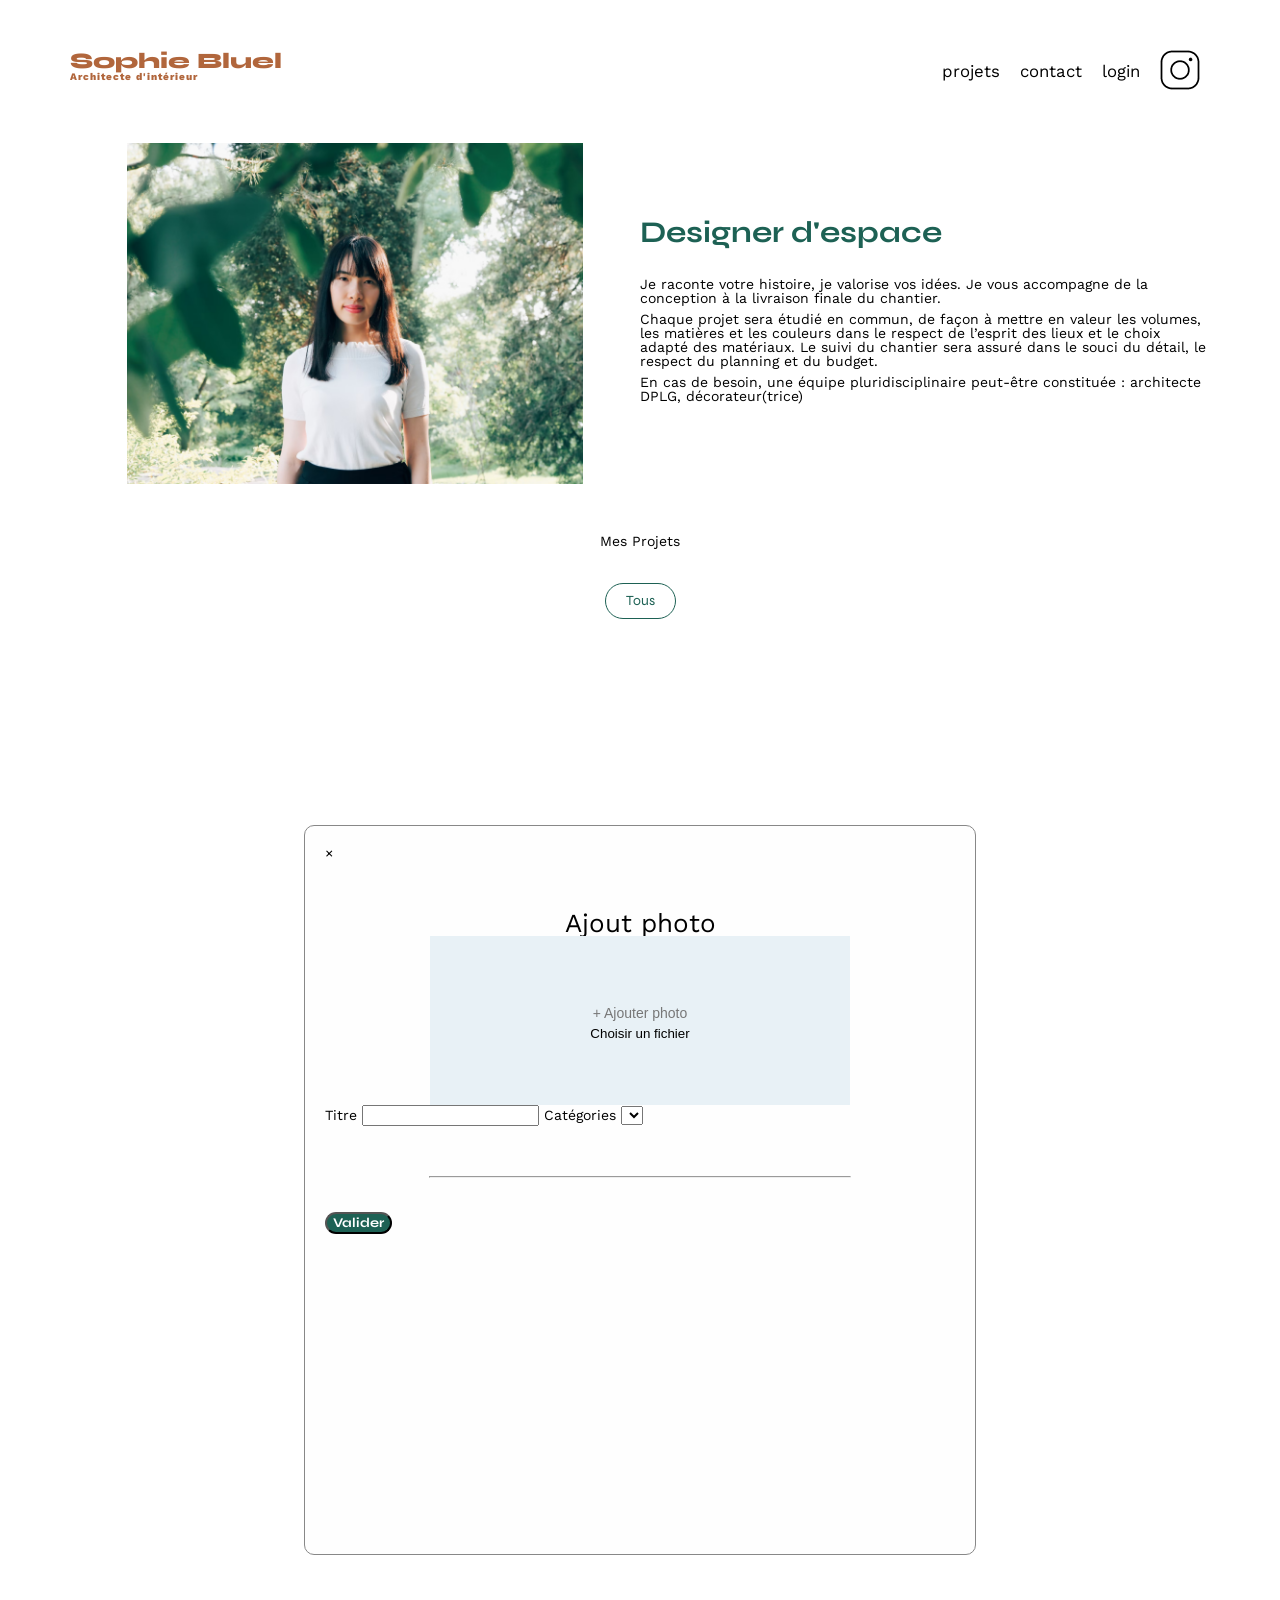
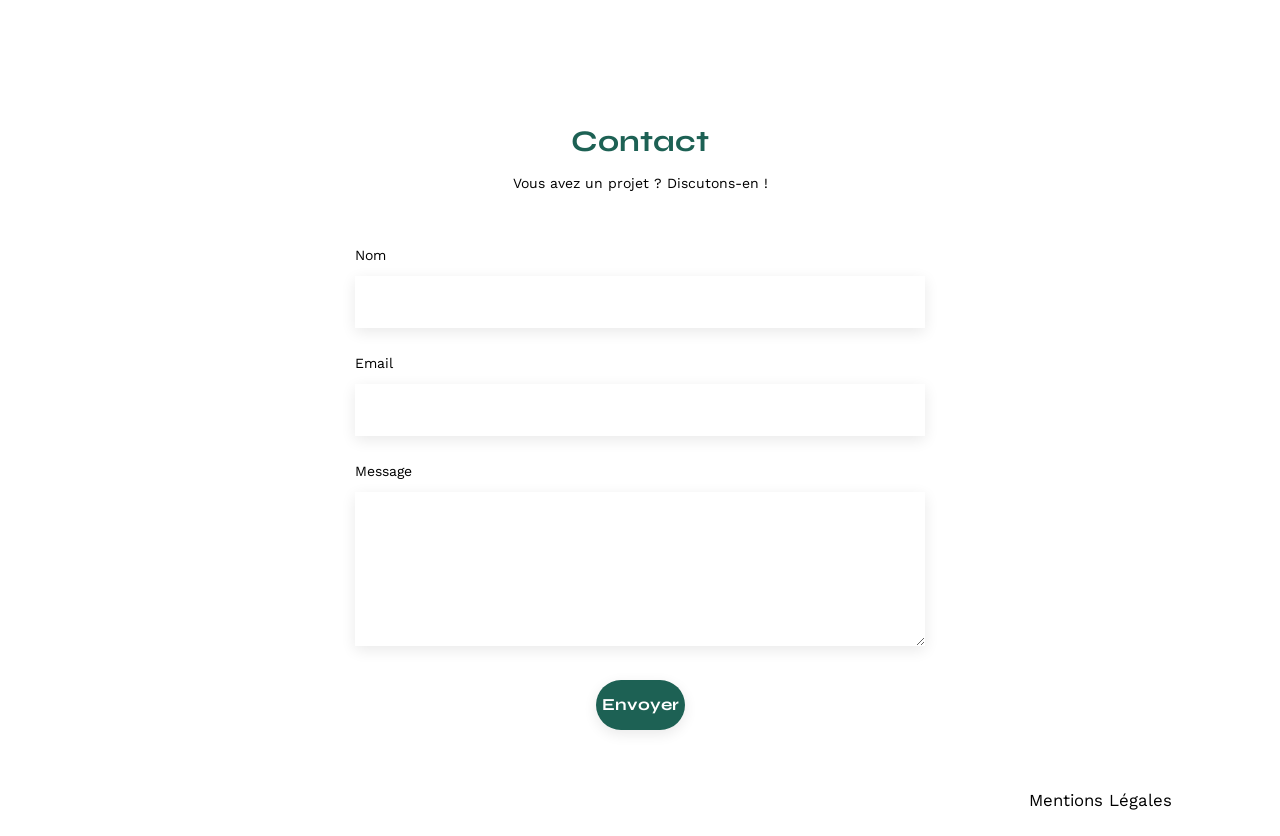
==== commit 2c9203b0: "Final changes" ====
--- a/FrontEnd/index.html
+++ b/FrontEnd/index.html
@@ -23,8 +23,8 @@
       <h1>Sophie Bluel <span>Architecte d'intérieur</span></h1>
       <nav>
         <ul>
-          <li>projets</li>
-          <li>contact</li>
+          <li><a href="#portfolio">projets</a></li>
+          <li><a href="#contact">contact</a></li>
           <li id="loginNav">
             <a href="login.html">login</a>
           </li>
@@ -145,7 +145,8 @@
 
               <label for="cat">Catégories</label>
               <select id="cat" name="Catégories"></select>
-              <input type="submit" value="Valider" />
+              <hr width="420px" style="margin-top: 50px; color: #b3b3b3" />
+              <input type="submit" value="Valider" id="valider" />
             </form>
           </div>
         </div>
